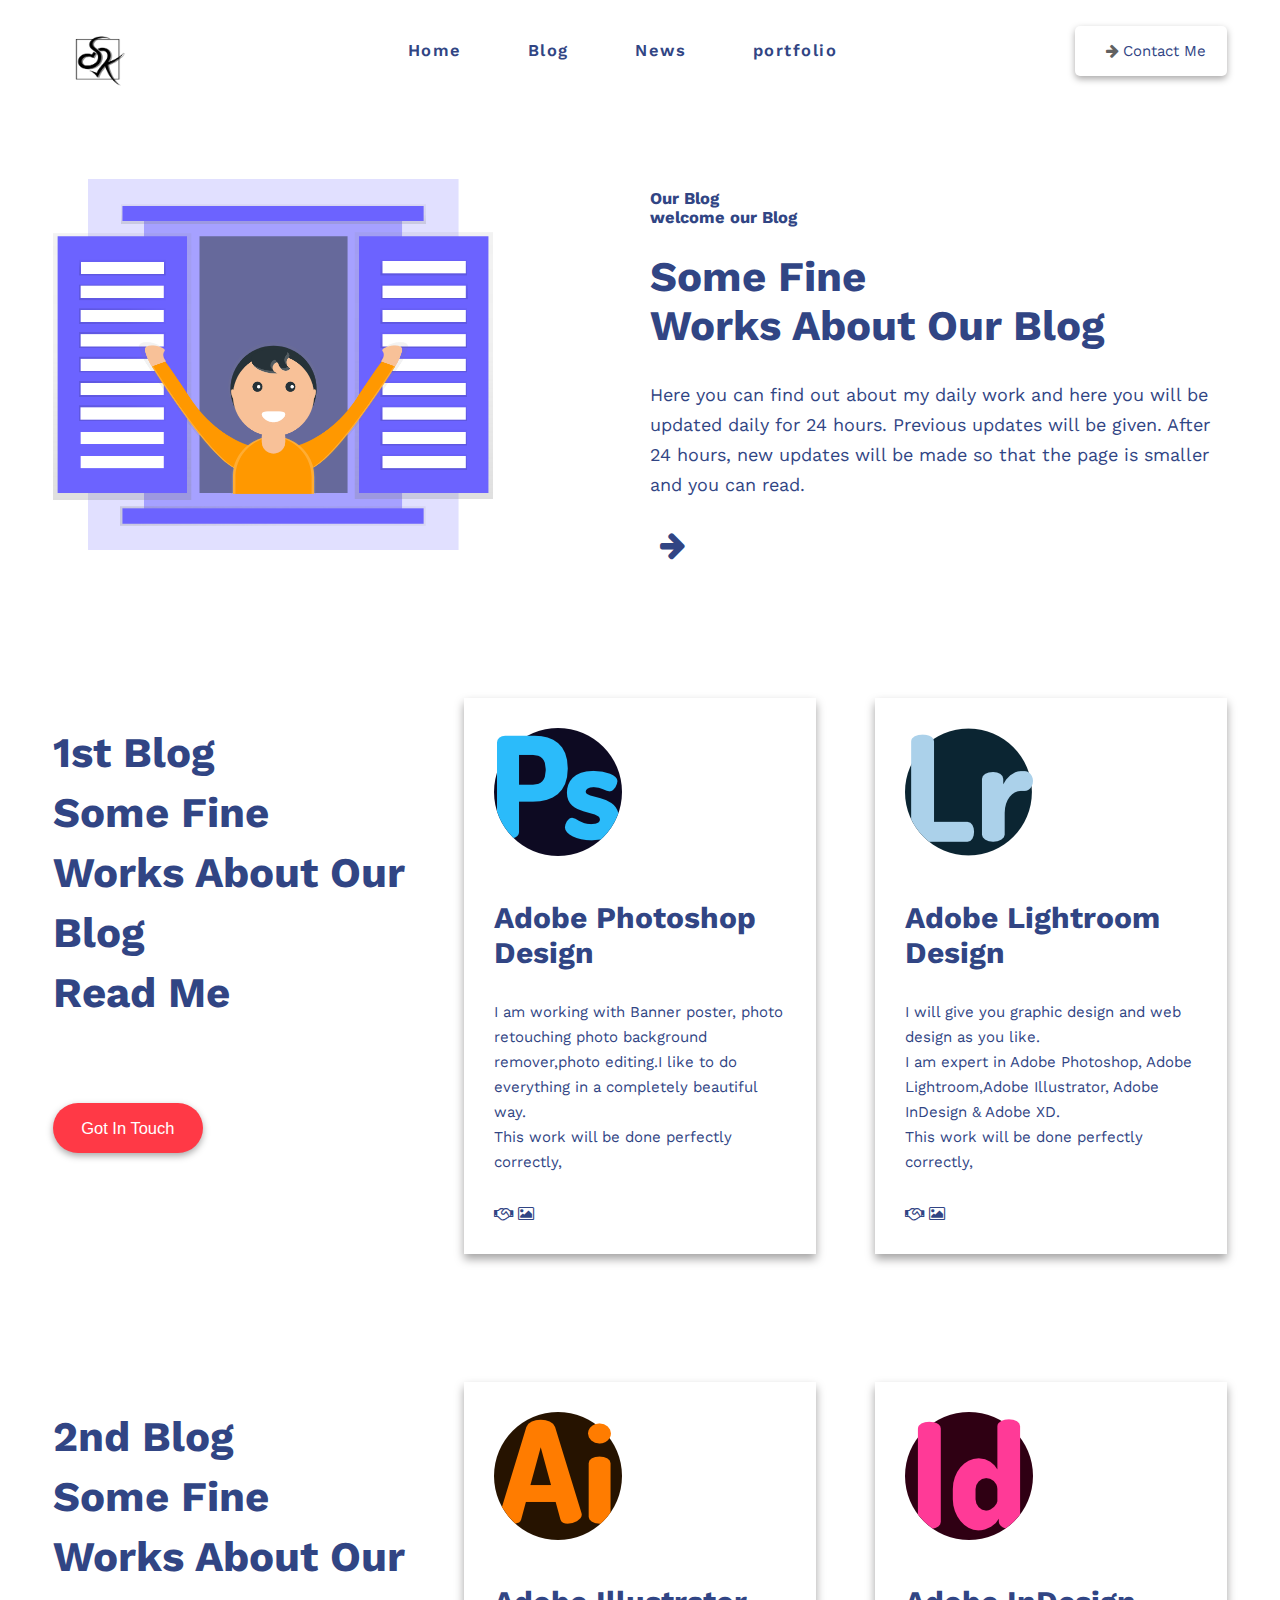
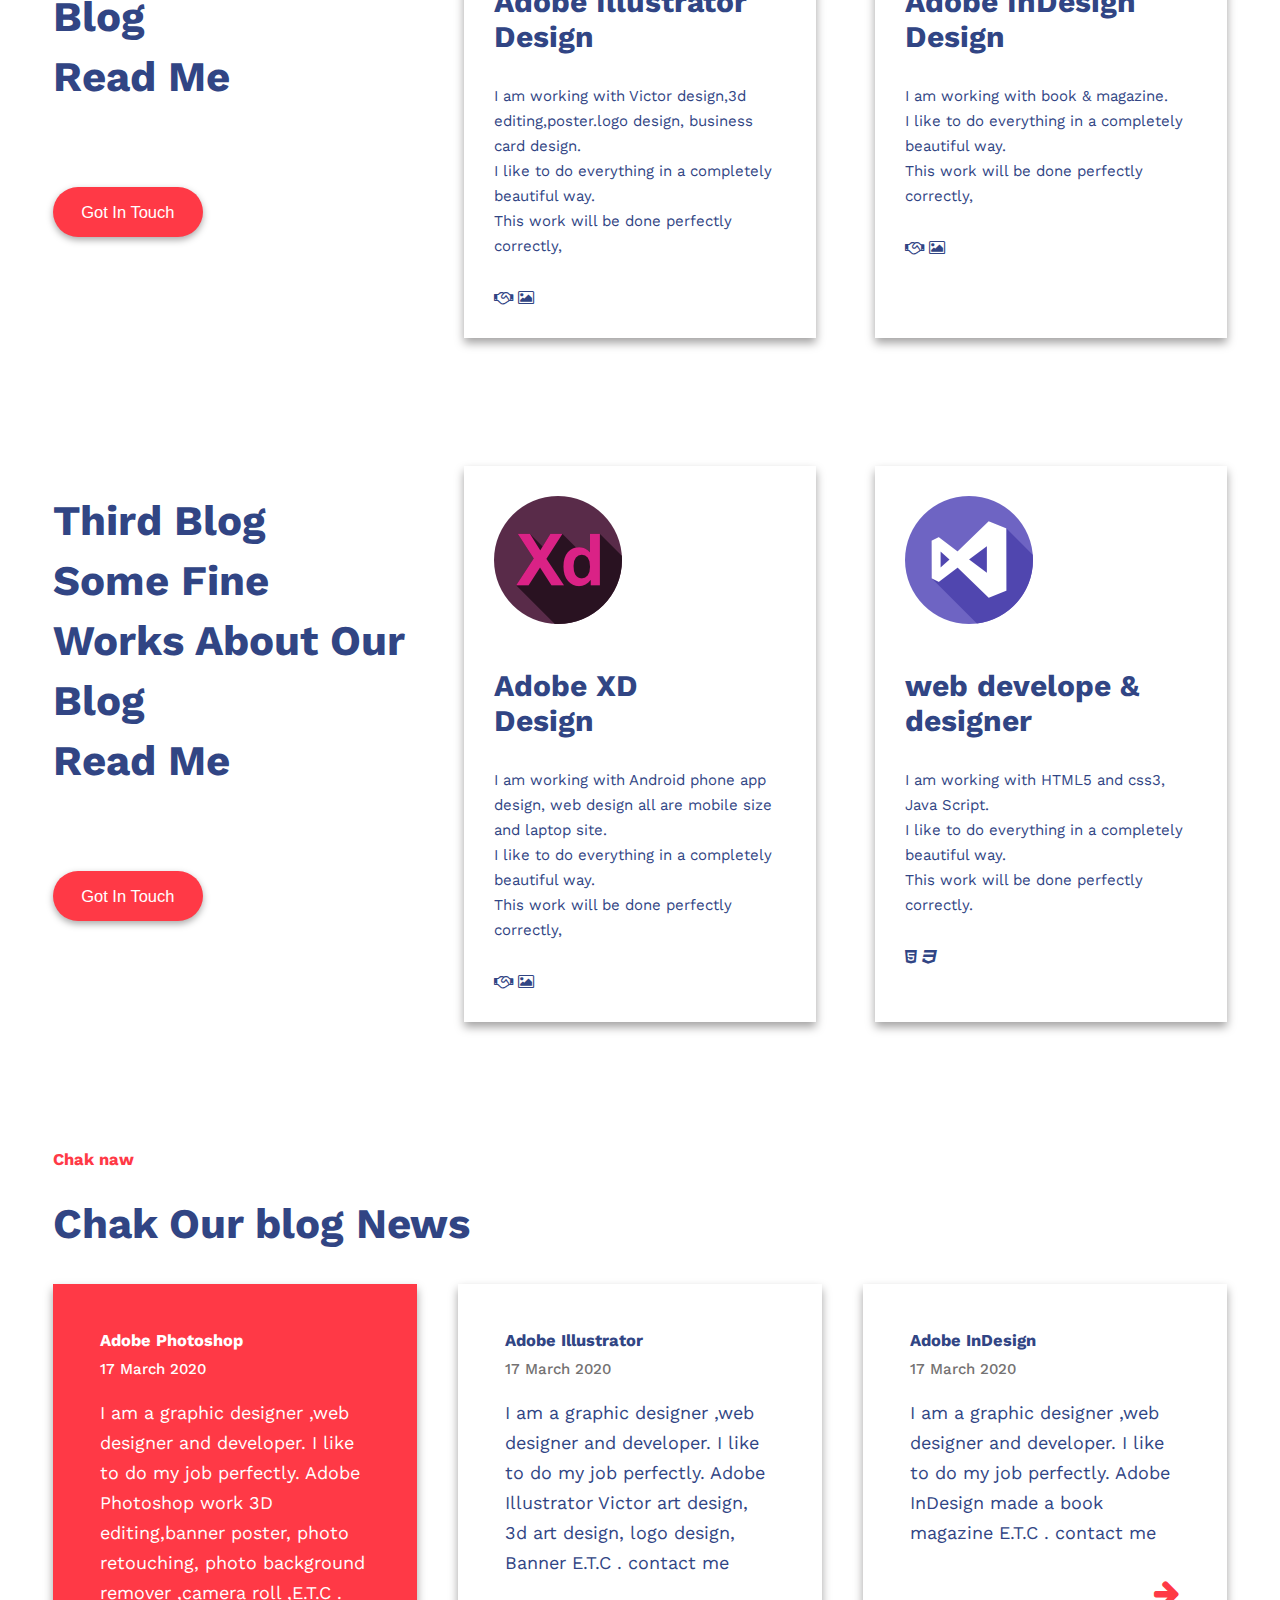
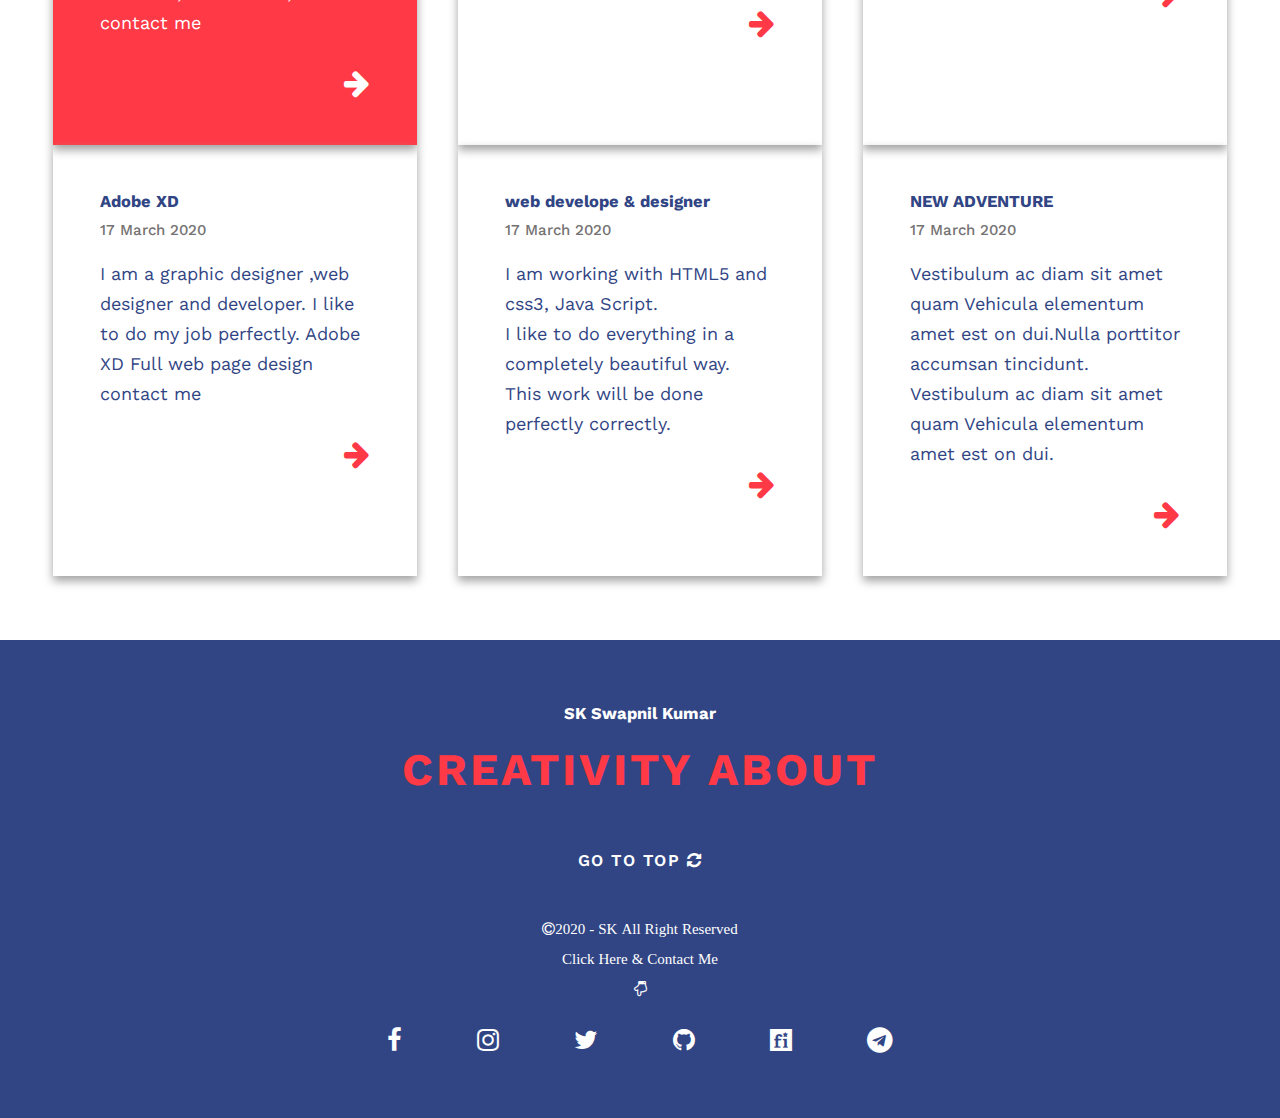
==== Blog.html @ 05c3239b "designe sk" ====
<!DOCTYPE html>
<html lang="en">

<head>
    <meta charset="UTF-8">
    <meta name="viewport" content="width=device-width, initial-scale=1.0">
    <title>skswapnilkumar</title>
    <link
        href="https://fonts.googleapis.com/css2?family=Work+Sans:ital,wght@0,100;0,200;0,300;0,400;0,500;0,531;0,600;0,700;0,800;0,900;1,100;1,200;1,300;1,400;1,500;1,531;1,600;1,700;1,800;1,900&display=swap"
        rel="stylesheet">
    <link rel="stylesheet" href="https://stackpath.bootstrapcdn.com/font-awesome/4.7.0/css/font-awesome.min.css">
    <link rel="stylesheet" href="style.css">
</head>

<body>
    <!--Header Start-->
    <header class="container">
        <!--Navigation starts-->
        <nav class="navigation inner flex">
            <div class="logo-box">
                <img src="logoblck.png" class="logo">
            </div>


            <div class="menu-box">
                <ul class="menu flex">
                    <li class="red"> <a href="index.html" "target=" -blank"">Home</a> </li>
                    <li class=" red"> <a href="Blog.html">Blog</a> </li>
                    <li class="red"> <a href="News.html">News</a> </li>
                    <li class="red"> <a href="portfolio.html">portfolio</a> </li>
                </ul>
            </div>

            <div class=" search-box">
                <button class="btn"> <span class="fa fa-arrow-right aero"> <a
                            href="https://www.facebook.com/profile.php?id=100008348530174" target="-blank"">Contact
                            Me</a>
                    </span></button>
            </div>

            <button class=" fa fa-bars toggle"></button>

        </nav>
    </header>
    <!--images section starts-->

    <!--Tow-section starts-->
    <section class="tow-section inner flex">
        <div class="tow-box">
            <img src="Blog.png" class="about">
        </div>
        <div class="tow-box text">
            <h5>Our Blog</h5>
            <h5>welcome our Blog</h5>
            <h2>Some Fine <br> Works About Our Blog</h2>
            <p>Here you can find out about my daily work and here you will be updated daily for 24 hours. Previous
                updates will be given. After 24 hours, new updates will be made so that the page is smaller and you can
                read.</p>
            <span class="fa fa-arrow-right aero"></span>
        </div>
    </section>
    <!--Tow-section End-->
    <!--1 Section Starts-->
    <section class="three-section inner flex">
        <div class="box">
            <h2> 1st Blog <br> Some Fine
                Works About Our Blog <br> Read Me</h2>
            <button class="btn"> <a href="#"> Got In Touch</a></button>
        </div>
        <div class="box box-2">
            <img src="ps.png" class="two-image" alt="">
            <h3>Adobe Photoshop<br> Design</h3>
            <p>I am working with Banner poster, photo retouching photo background remover,photo editing.I like to do
                everything in a completely beautiful way.<br>
                This work will be done perfectly correctly,
            </p>
            <samp><i class="fa fa-handshake-o" aria-hidden="true"></i></samp>
            <span><i class="fa fa-picture-o" aria-hidden="true"></i></span>
        </div>
        <div class="box box-2">
            <img src="li.png" class="two-image" alt="">
            <h3>Adobe Lightroom<br> Design</h3>
            <p>I will give you graphic design and web design as you like. <br> I am expert in Adobe Photoshop, Adobe
                Lightroom,Adobe Illustrator, Adobe InDesign & Adobe XD. <br>
                This work will be done perfectly correctly,
            </p>
            <samp><i class="fa fa-handshake-o" aria-hidden="true"></i></samp>
            <span><i class="fa fa-picture-o" aria-hidden="true"></i></span>
        </div>

    </section>
    <!--Three Section End-->
    <!--2 Section Starts-->
    <section class="three-section inner flex">
        <div class="box">
            <h2> 2nd Blog <br> Some Fine
                Works About Our Blog <br> Read Me</h2>
            <button class="btn"> <a href="#"> Got In Touch</a></button>
        </div>
        <div class="box box-2">
            <img src="ai.png" class="two-image" alt="">
            <h3>Adobe Illustrator <br> Design</h3>
            <p>I am working with Victor design,3d editing,poster.logo design, business card design.<br>I like to do
                everything in a completely beautiful way. <br>
                This work will be done perfectly correctly,</p>
            <samp><i class="fa fa-handshake-o" aria-hidden="true"></i></samp>
            <span><i class="fa fa-picture-o" aria-hidden="true"></i></span>
        </div>

        <div class="box box-2">
            <img src="id.png" class="two-image" alt="">
            <h3>Adobe InDesign<br> Design</h3>
            <p>I am working with book & magazine.<br>I like to do
                everything in a completely beautiful way. <br>
                This work will be done perfectly correctly,
            </p>
            <samp><i class="fa fa-handshake-o" aria-hidden="true"></i></samp>
            <span><i class="fa fa-picture-o" aria-hidden="true"></i></span>
        </div>

    </section>
    <!--Three Section End-->
    <!--3 Section Starts-->
    <section class="three-section inner flex">
        <div class="box">
            <h2> Third Blog <br> Some Fine
                Works About Our Blog <br> Read Me</h2>
            <button class="btn"> <a href="#"> Got In Touch</a></button>
        </div>
        <div class="box box-2">
            <img src="xd.png" class="two-image" alt="">
            <h3>Adobe XD<br> Design</h3>
            <p>I am working with Android phone app design, web design all are mobile size and laptop site.<br>I like to
                do
                everything in a completely beautiful way. <br>
                This work will be done perfectly correctly,</p>
            <samp><i class="fa fa-handshake-o" aria-hidden="true"></i></samp>
            <span><i class="fa fa-picture-o" aria-hidden="true"></i></span>
        </div>
        <div class="box box-2">
            <img src="vs.png" class="two-image" alt="">
            <h3>web develope &<br> designer</h3>
            <p>I am working with HTML5 and css3, Java Script.<br>I like to
                do
                everything in a completely beautiful way. <br>
                This work will be done perfectly correctly.</p>
            <span><i class="fa fa-html5" aria-hidden="true"></i></span>
            <span><i class="fa fa-css3" aria-hidden="true"></i></span>
        </div>
    </section>
    <!--Three Section End-->


    <!--Three-section starts-->
    <section class="three-section inner">
        <h5 class="red-font">Chak naw</h5>
        <h2>Chak Our blog News</h2>
        <div class="three-box2 flex">
            <div class="three-box red-box">
                <h5>Adobe Photoshop</h5>
                <h6>17 March 2020</h6>
                <p>I am a graphic designer ,web designer and developer.
                    I like to do my job perfectly.
                    Adobe Photoshop work 3D editing,banner poster, photo retouching, photo background remover ,camera
                    roll ,E.T.C .
                    contact me</p>
                <span class="fa fa-arrow-right aero-right"></span>
            </div>
            <div class="three-box">
                <h5>Adobe Illustrator</h5>
                <h6>17 March 2020</h6>
                <p>I am a graphic designer ,web designer and developer.
                    I like to do my job perfectly.
                    Adobe Illustrator Victor art design, 3d art design, logo design, Banner E.T.C .
                    contact me</p>
                <span class="fa fa-arrow-right aero-right"></span>
            </div>

            <div class="three-box">
                <h5>Adobe InDesign</h5>
                <h6>17 March 2020</h6>
                <p>I am a graphic designer ,web designer and developer.
                    I like to do my job perfectly.
                    Adobe InDesign made a book magazine E.T.C .
                    contact me</p>
                <span class="fa fa-arrow-right aero-right"></span>
            </div>
            <div class="three-box">
                <h5>Adobe XD</h5>
                <h6>17 March 2020</h6>
                <p>I am a graphic designer ,web designer and developer.
                    I like to do my job perfectly.
                    Adobe XD Full web page design
                    contact me</p>
                <span class="fa fa-arrow-right aero-right"></span>
            </div>

            <div class="three-box">
                <h5>web develope & designer</h5>
                <h6>17 March 2020</h6>
                <p>I am working with HTML5 and css3, Java Script.<br>I like to
                    do
                    everything in a completely beautiful way. <br>
                    This work will be done perfectly correctly.</p>
                <span class="fa fa-arrow-right aero-right"></span>
            </div>
            <div class="three-box">
                <h5>NEW ADVENTURE</h5>
                <h6>17 March 2020</h6>
                <p>Vestibulum ac diam sit amet quam Vehicula elementum <br>
                    amet est on dui.Nulla porttitor accumsan tincidunt. <br>
                    Vestibulum ac diam sit amet quam Vehicula elementum <br>
                    amet est on dui.</p>
                <span class="fa fa-arrow-right aero-right"></span>
            </div>
        </div>
    </section>
    <!--Three-section End-->

    <!--footer box starts-->
    <footer>
        <div class=" footer-box inner">
            <h5>SK Swapnil Kumar</h5>
            <h3>CREATIVITY ABOUT</h3>
            <ul class="footer-list flex">
                <li class="red"> <a href="#">GO TO TOP <samp><i class="fa fa-refresh" aria-hidden="true"></i></samp></a>
                </li> <br> <br>


            </ul>
            <h6>
                <span<i class="fa fa-copyright" aria-hidden="true"></i>2020 - SK All Right Reserved</span>
                    <br> <br>
                    Click
                    Here & Contact Me<br> <br>
                    <span><i class="fa fa-hand-o-down" aria-hidden="true"></i></span>
            </h6>
            <a href="https://www.facebook.com/profile.php?id=100008348530174" target="-blank"><span
                    class=" fa fa-facebook social"></span></a>
            <a href="https://www.instagram.com/kumar_sk_7/" target="-blank"><span
                    class=" fa fa-instagram social"></span></a></span>
            <a href="https://twitter.com/Swapnil23312034" target="-blank"><span
                    class=" fa fa-twitter social"></span></a></span>
            <a href="https://github.com/skswapnilkumar" target="-blank"><span
                    class=" fa fa-github social"></span></a></span>
            <a href="https://www.fiverr.com/swapnilkumar671?up_rollout=true" target="-blank"><span
                    class=" fa fa-fonticons social"></span></a></span>
            <a href="https://t.me/Swapnil_kumar_7" target="-blank"><span
                    class=" fa fa-telegram social"></span></a></span>

        </div>
    </footer>
    <!--footer box End-->
    <script src="https://code.jquery.com/jquery-3.5.1.min.js"></script>
    <script src="jquery-3.5.1.js"></script>

</body>

</html>
---- style.css ----
body {
    margin: 0;
    padding: 0;
    font-family: 'Work Sans', sans-serif;
}

h1,
h2,
h3,
h4,
h5,
h6,
p {
    margin: 0;
}

* {
    box-sizing: border-box;
}

html {
    font-size: 15px;
}

.flex {
    display: flex;
    justify-content: space-between;
    flex-wrap: wrap;
}

.inner {
    max-width: 1200px;
    margin: 0 auto;
}

/*Heder starts*/

.container {
    width: 100%;
}

/*Navigation starts*/
.navigation {
    padding: 2% 1%;
    color: #314584;
    position: relative;
}

.logo-box {
    width: 10%;
}

.menu-box {
    width: 40%;
}

.search-box {
    width: 13%;
}


.search-box a {
    text-decoration: none;
    font-family: 'Work Sans', sans-serif;
    color: #314584;
    transition: 0.5s;
}

.search-box ul a:hover {
    color: #ff3946;
}

.logo {
    width: 95px;
    height: 50px;
    margin-top: 10px;
    transition: 0.5s;
}

.logo:hover {
    transform: translateY(-15px);
}

ul {
    padding: 0;
}

li {
    list-style-type: none;
    padding: 0 20px;
    font-weight: 600;
    font-size: 1.1rem;
    letter-spacing: 1.5px;
}

.flex li a {
    text-decoration: none;
    color: #314584;
    transition: 0.5s;
}

.flex ul li a:hover {
    color: #ff3946;
}

.btn {
    width: 100%;
    height: 50px;
    background-color: transparent;
    color: #616161;
    border: none;
    box-shadow: 0 3px 7px 0 #aaa9a9;
    border-radius: 5px;
    font-size: 1.1rem;
    font-weight: 600;
    transition: 0.5s;
}

.btn:hover {
    transform: translateY(-15px);
    color: #ff3946;
}

.aero {
    font-size: 1rem;
    padding-left: 10px;
}

.red {
    color: #ff3946;
}

.toggle {
    color: #314584;
    font-size: 35px;
    background-color: transparent;
    border: none;
    position: absolute;
    right: 0;
    top: 22px;
    display: none;
}

.social-1 {
    display: flex;
    justify-content: center;
    padding-left: 29%;
}

/*Navigation End*/
/*Banner starts here*/

.Banner {
    padding: 5% 1%;
    color: #314584;
}

.box {
    width: 50%;
}

.btn1 a {
    text-decoration: none;
    color: #fff;
    font-family: 'Work Sans', sans-serif;
}

.btn1 a:hover {
    color: #314584;
}

.box .btn2 a {
    text-decoration: none;
    color: #314584;
    font-family: 'Work Sans', sans-serif;
}

.box .btn2 a:hover {
    color: #ff3946;
}

.box1 {
    padding-top: 60px;
}

.box h1 {
    font-size: 4.5rem;
}

.box p {
    font-size: 1.2rem;
    color: #6e757a;
    padding: 30px 0;
    line-height: 30px;
}

.Banner-image {
    width: 100%;
    padding-top: 90px;
}

.btn1 {
    width: 175px;
    height: 45px;
    background-color: #ff3946;
    border: 2px solid #ff3946;
    color: #fff;
    font-size: 1rem;
    border-radius: 30px;
    outline: none;
    transition: 0.5s;
}

.btn1:hover {
    transform: translateY(-15px);
}

.btn2 {
    background-color: transparent;
    color: #314584;
    border: 1px solid gray;
    font-weight: 600;
    transition: 0.5s;
}

.btn2:hover {
    transform: translateY(-15px);
}

/*Banner End*/
/*heder starts End*/



/*three scetion starts*/
.box a {
    text-decoration: none;
    color: #fff;
}

.box a:hover {
    color: #314584;
}

.three-section {
    color: #314584;
    padding: 5% 1%;
}

.three-section .box {
    width: 30%;
}

.three-section .box-2 {
    box-shadow: 0 5px 9px 0 #a3a2a2;
    padding: 30px;
}

.three-section h2 {
    font-size: 2.8rem;
    line-height: 4rem;
}

.three-section .btn {
    width: 150px;
    height: 50px;
    border-radius: 50px;
    margin-top: 50px;
    font-size: 1.1rem;
    font-weight: 500;
    background-color: #ff3946;
    color: #fff;
}

.three-section .box-2 h3 {
    font-size: 2rem;
    padding-top: 40px;
}

.three-section .box-2 p {
    font-size: 1rem;
    line-height: 25px;
    color: #314584;
}

/*three scetion end*/


/*two scetion starts*/

.tow-section {
    padding: 5% 1%;
}

.tow-box {
    width: 50%;
    color: #314584;
}

.about {
    width: 75%;
}

.tow-box h5 {
    font-size: 1.1rem;
    color: #314584;
}

.tow-box h2 {
    font-size: 2.8rem;
    padding: 25px 0 30px 0;
}

.tow-box p {
    font-size: 1.2rem;
    line-height: 30px;
}

.tow-box .aero {
    font-size: 30px;
    padding-top: 30px;
}

.text {
    padding: 10px;
}

/*two section end*/



/*images starts*/

.images {
    padding: 5% 1%;
    text-align: center;
}

.images p {
    font-size: 1.2rem;
    font-weight: 700;
    color: #ff3946;
}

.img-box {
    width: 31%;
    margin: 40px 0;
}

/*images End*/


/*--three-section--*/


.three-section .red-font {
    font-size: 1.1rem;
    color: #ff3946;
}

.three-section h2 {
    font-size: 2.8rem;
    padding: 25px 0 30px 0;
}

.three-box {
    width: 31%;
    padding: 4%;
    box-shadow: 0 5px 9px 0 #a3a2a2;
}

.three-box h5 {
    font-size: 1.1rem;
}

.three-box h6 {
    font-size: 1rem;
    font-weight: 500;
    color: #747272;
    padding: 10px 0 20px 0;
}

.three-box p {
    font-size: 1.2rem;
    line-height: 30px;
    padding-bottom: 30px;
}

.red-box {
    color: #fff;
    background-color: #ff3946;
}


.red-box h6 {
    color: #fff;
}

.three-box .aero-right {
    color: #ff3946;
    font-size: 2rem;
    display: flex;
    flex-direction: row-reverse;
}

.red-box .aero-right {
    color: #fff;
}

/*--three-section end--*/

/*--From-section starts-*/



.contact {
    text-align: center;
}

.contact-text {
    text-align: left;
}

.contact-box {
    width: 47%;
    height: 55px;
    border: none;
    border-radius: 10px;
    background-color: #f4fafe;
    margin: 2% 1%;
}

.message-box {
    width: 96.5%;
    height: 150px;
    border: none;
}

::placeholder {
    color: #314584;
    padding-left: 20px;
    font-family: 'Work Sans', sans-serif;
}

.message-box::placeholder {
    padding-top: 20px;
}

.form-section {
    width: 100%;
    text-align: center;
}

/*From-section End*/


/*footer box starts*/



footer {
    background-color: #314584;
    color: #fff;
    text-align: center;
    padding: 5% 0 3% 0;
}

.footer-box h5 {
    font-size: 1.1rem;
}

.footer-box h3 {
    font-size: 3rem;
    color: #ff3946;
    padding: 20px 0;
    letter-spacing: 3px;
}

.footer-list {
    display: flex;
    justify-content: center;

}

.footer-list li {
    padding: 1rem;
    padding-top: 20px;
    font-weight: 600;
}

.footer-box h6 {
    font-size: 1rem;
    padding-top: 20px;
    font-weight: 500;
}

.social {
    font-size: 1.7rem;
    padding: 30px 35px;
    transition: 0.5s;
}

.social:hover {
    transform: translateY(-15px);
}

.footer-list li a {
    color: #fff;
    transition: 0.5s;
}

.footer-list li a:hover {
    color: #ff3946;
}

.footer-box a {
    color: #fff;
}

/*footer box end*/
@media only screen and (max-width:1000px) {
    .toggle {
        display: block;
        width: 50px;
    }

    .menu-box {
        width: 100%;
        position: absolute;
        left: 0;
        top: 60px;
    }

    .menu-box ul {
        display: none;
    }

    .search-box {
        display: none;
    }

    .Banner {
        padding: 7% 1% 5% 1%;
    }

    .box1 {
        padding-top: 25px;
    }

    .box,
    .three-section .box,
    .two-box,
    .three-box2 .red-box {
        width: 100%;
        text-align: center;
        margin-top: 30px;
    }

    .three-section .box-2,
    .three-box {
        width: 48%;
        margin-top: 50px;
    }

    .img-box {
        width: 48%;
        margin: 17px 0;
    }

    .images p {
        padding-top: 20px;
    }

    .three-section,
    .three-section .red-font,
    .three-section h2 {
        text-align: center;
    }

    .tow-box h2,
    .three-section h2 {
        padding: 5px;
    }

    .Banner-image,
    .about {
        width: 80%;
    }

    .social-1 {
        display: none;
    }
}

@media only screen and (max-width:700px) {

    .three-section .box-2,
    .three-box {
        width: 100%;
    }

    .contact-box {
        width: 96.5%;
    }

    .menu-box ul {
        justify-content: flex-start;
    }

    .menu-box li {
        padding-right: 8%;
    }

    .social-1 {
        display: none;
    }
}

@media only screen and (max-width:410px) {
    .box1 {
        padding-top: 50px;
    }

    .img-box {
        width: 100%;
    }

    .box h1 {
        font-size: 3.9rem;
    }

    .toggle {
        top: 12px;
    }

    .menu-box li {
        padding: 1% 3%;
    }

    .footer-list li {
        padding: 1% 3%;

    }

    .social {
        font-size: 2.4rem;
    }

    .social-1 {
        display: none;
    }
}
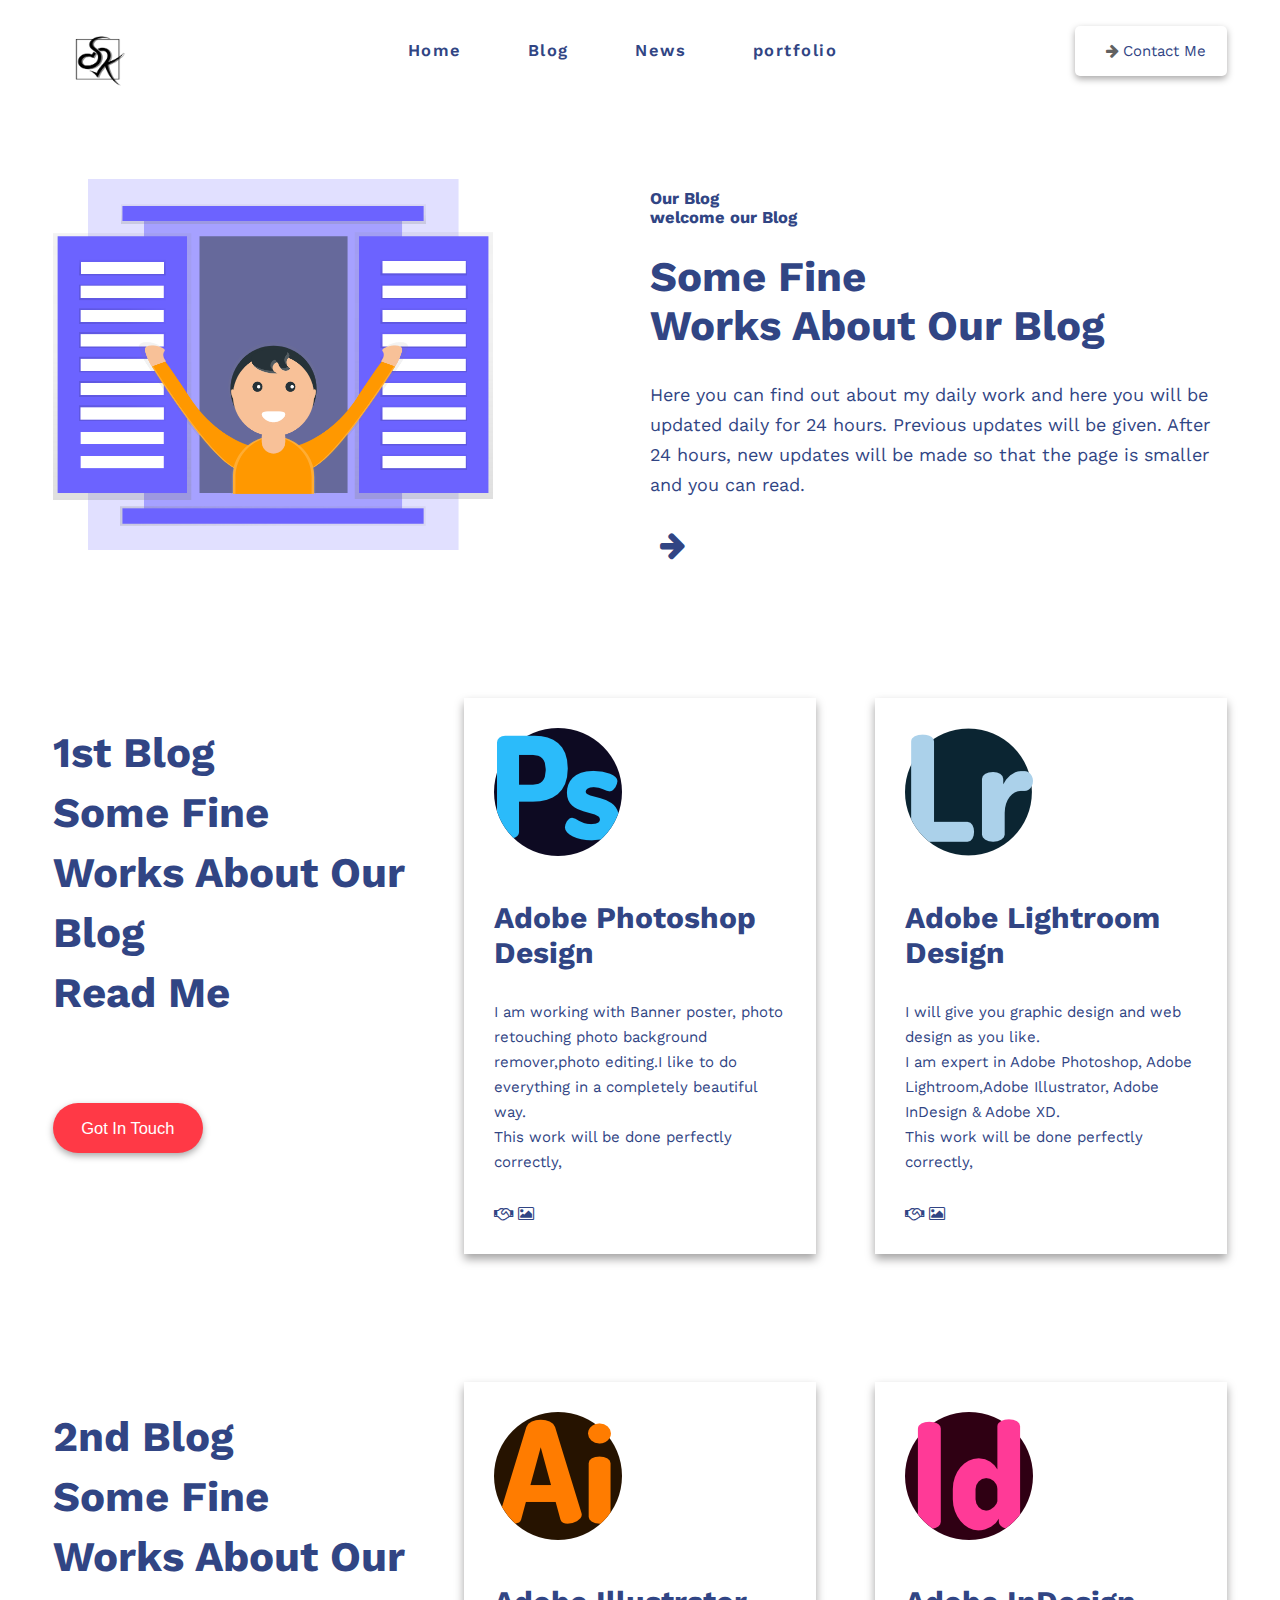
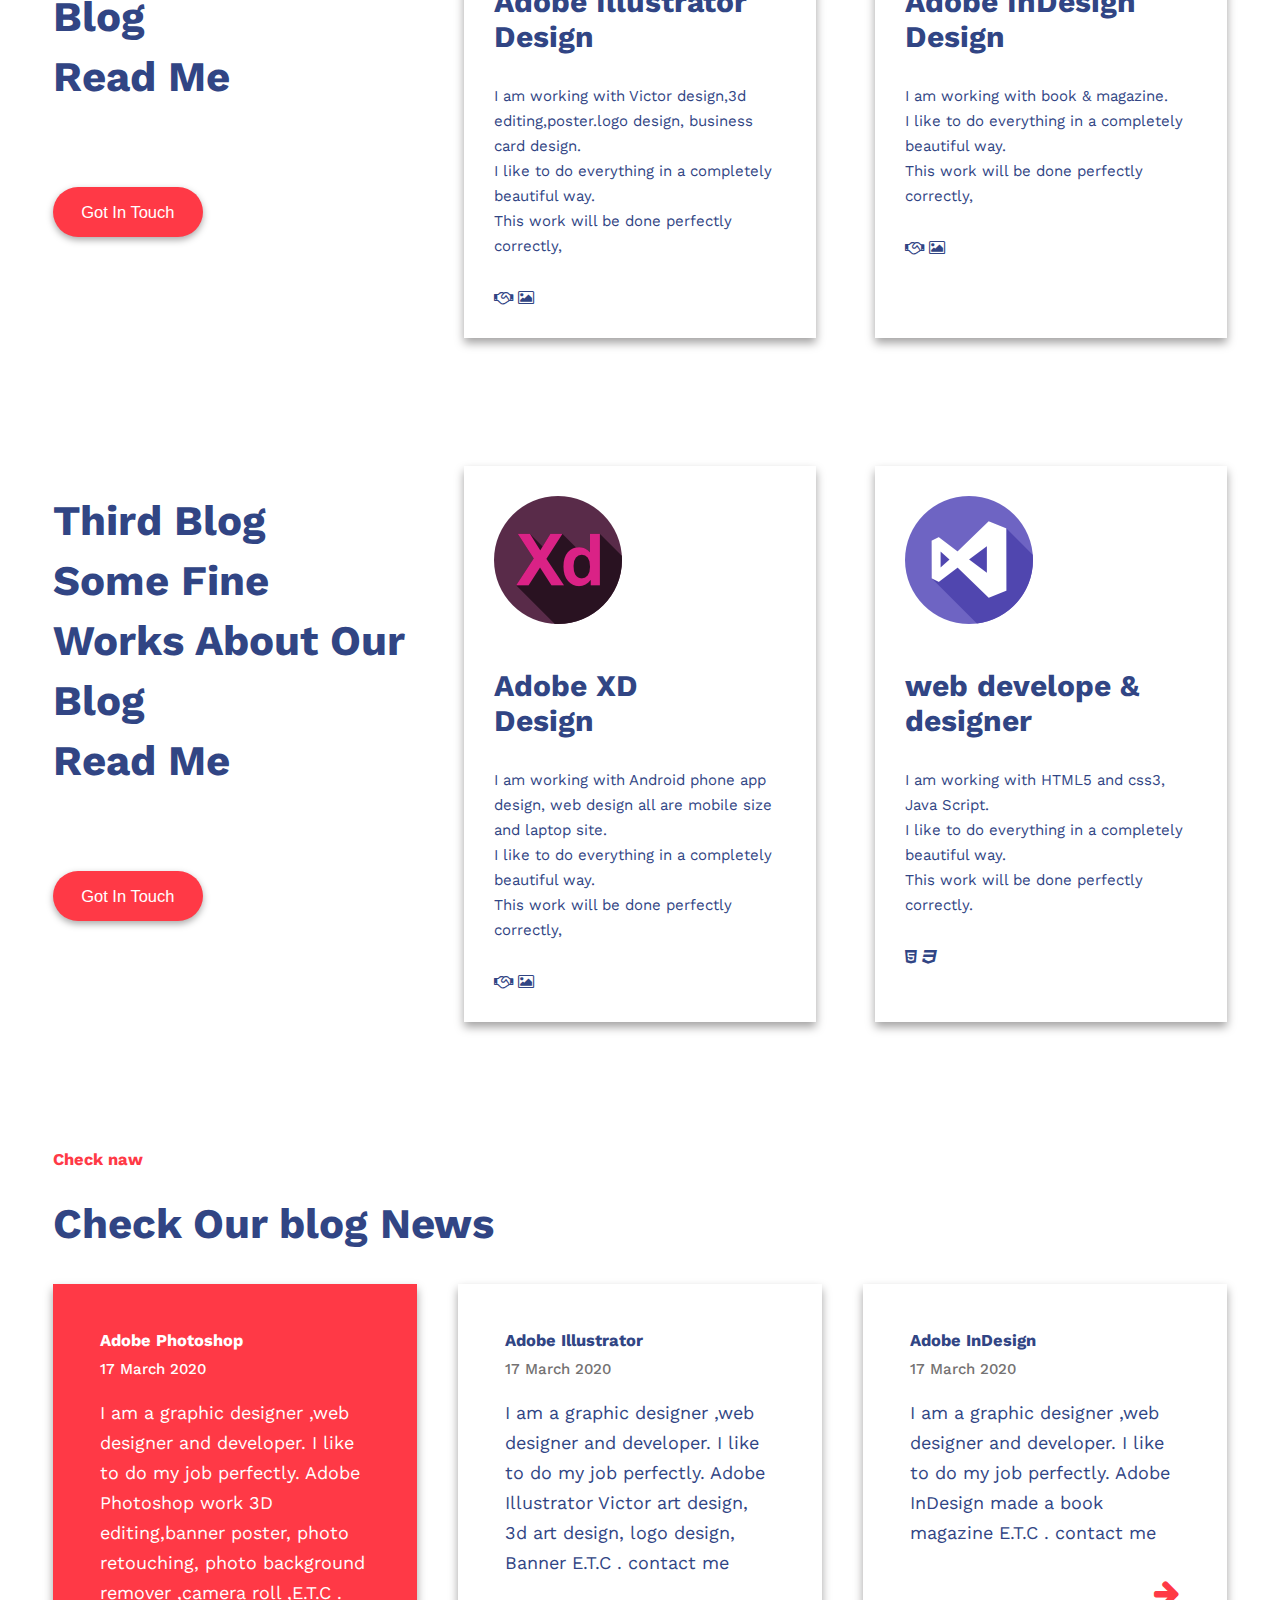
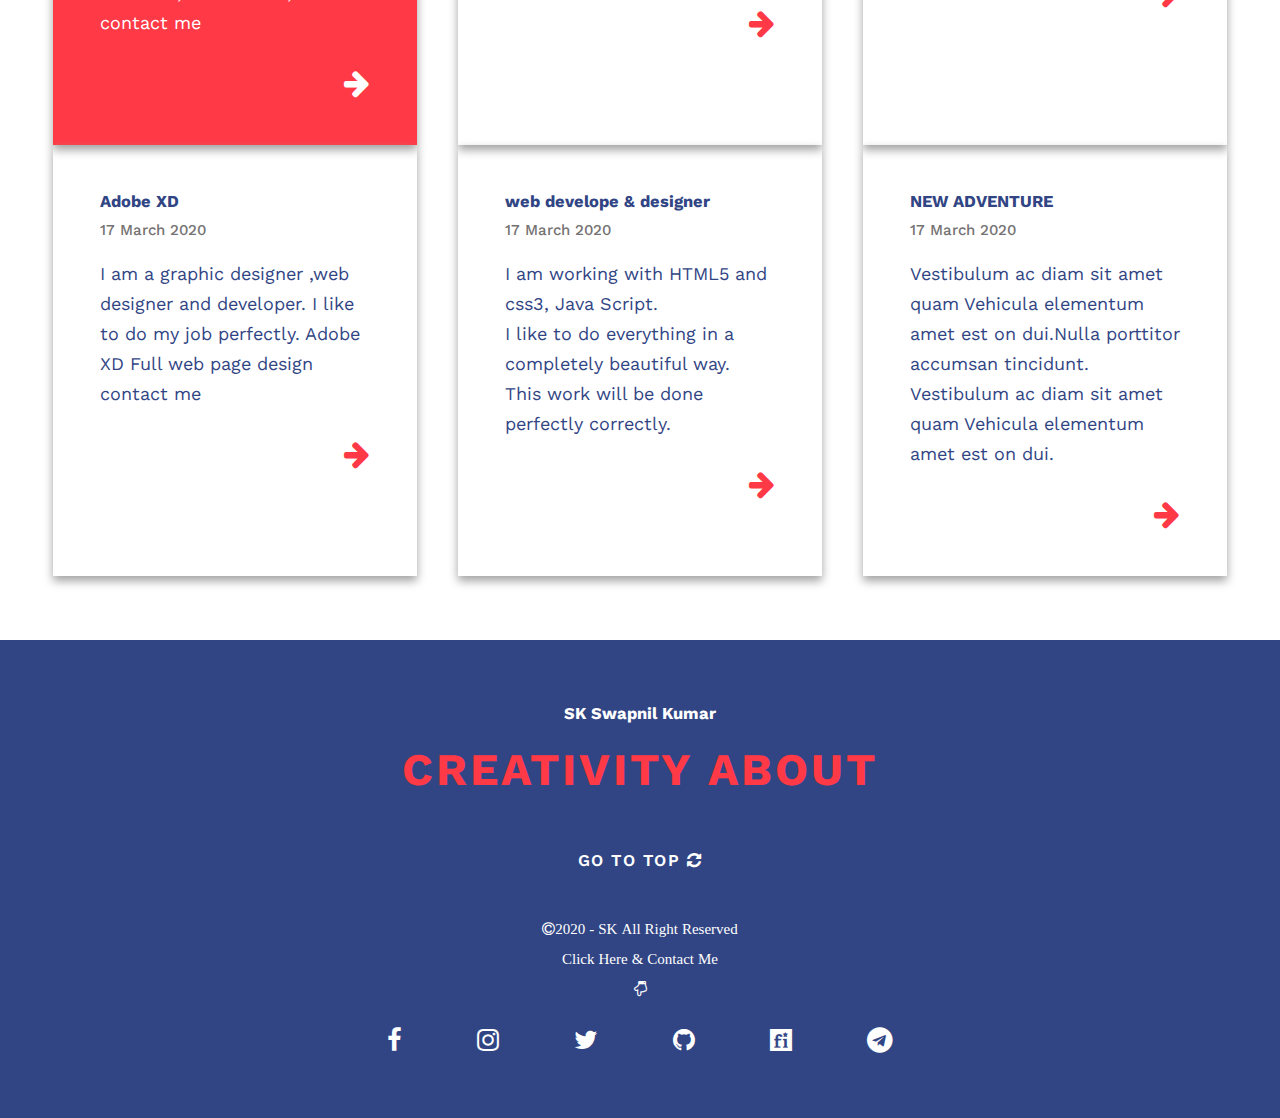
==== commit 39a7e11b: "Check" ====
--- a/Blog.html
+++ b/Blog.html
@@ -153,8 +153,8 @@
 
     <!--Three-section starts-->
     <section class="three-section inner">
-        <h5 class="red-font">Chak naw</h5>
-        <h2>Chak Our blog News</h2>
+        <h5 class="red-font">Check naw</h5>
+        <h2>Check Our blog News</h2>
         <div class="three-box2 flex">
             <div class="three-box red-box">
                 <h5>Adobe Photoshop</h5>
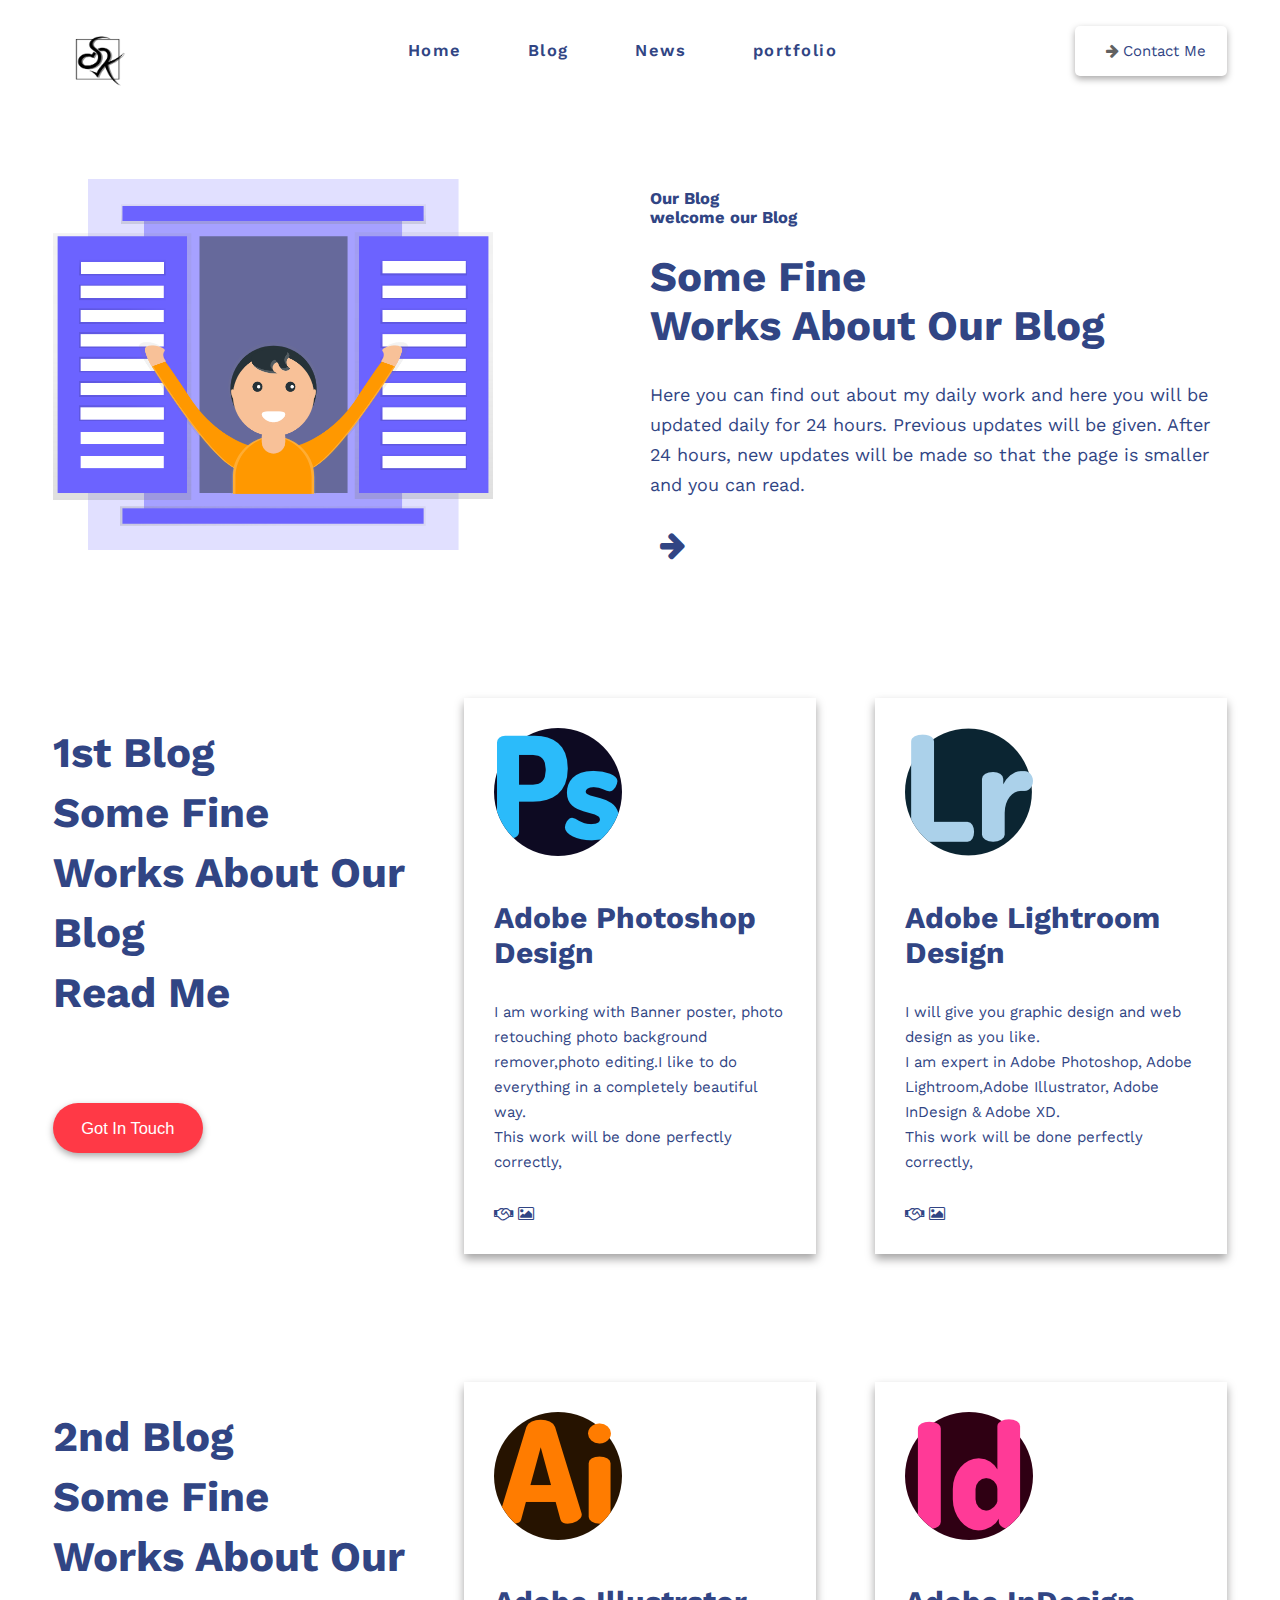
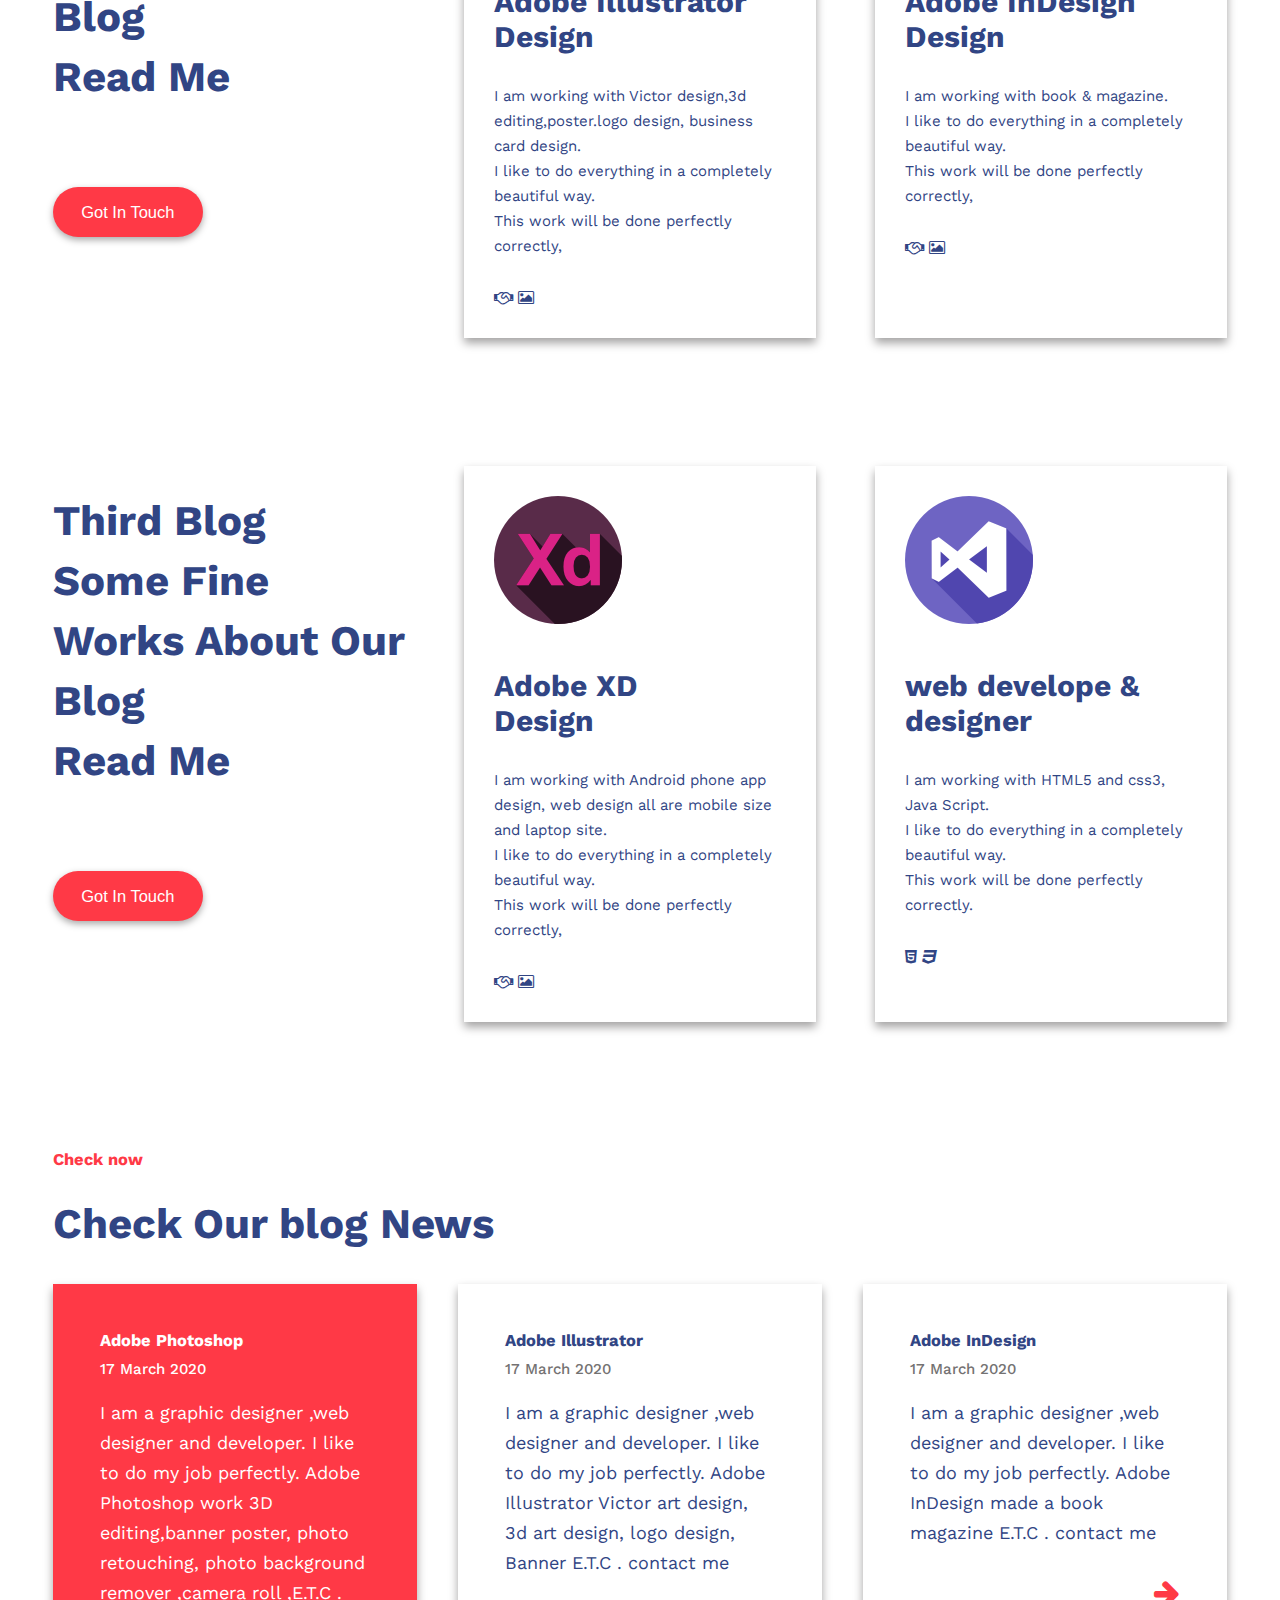
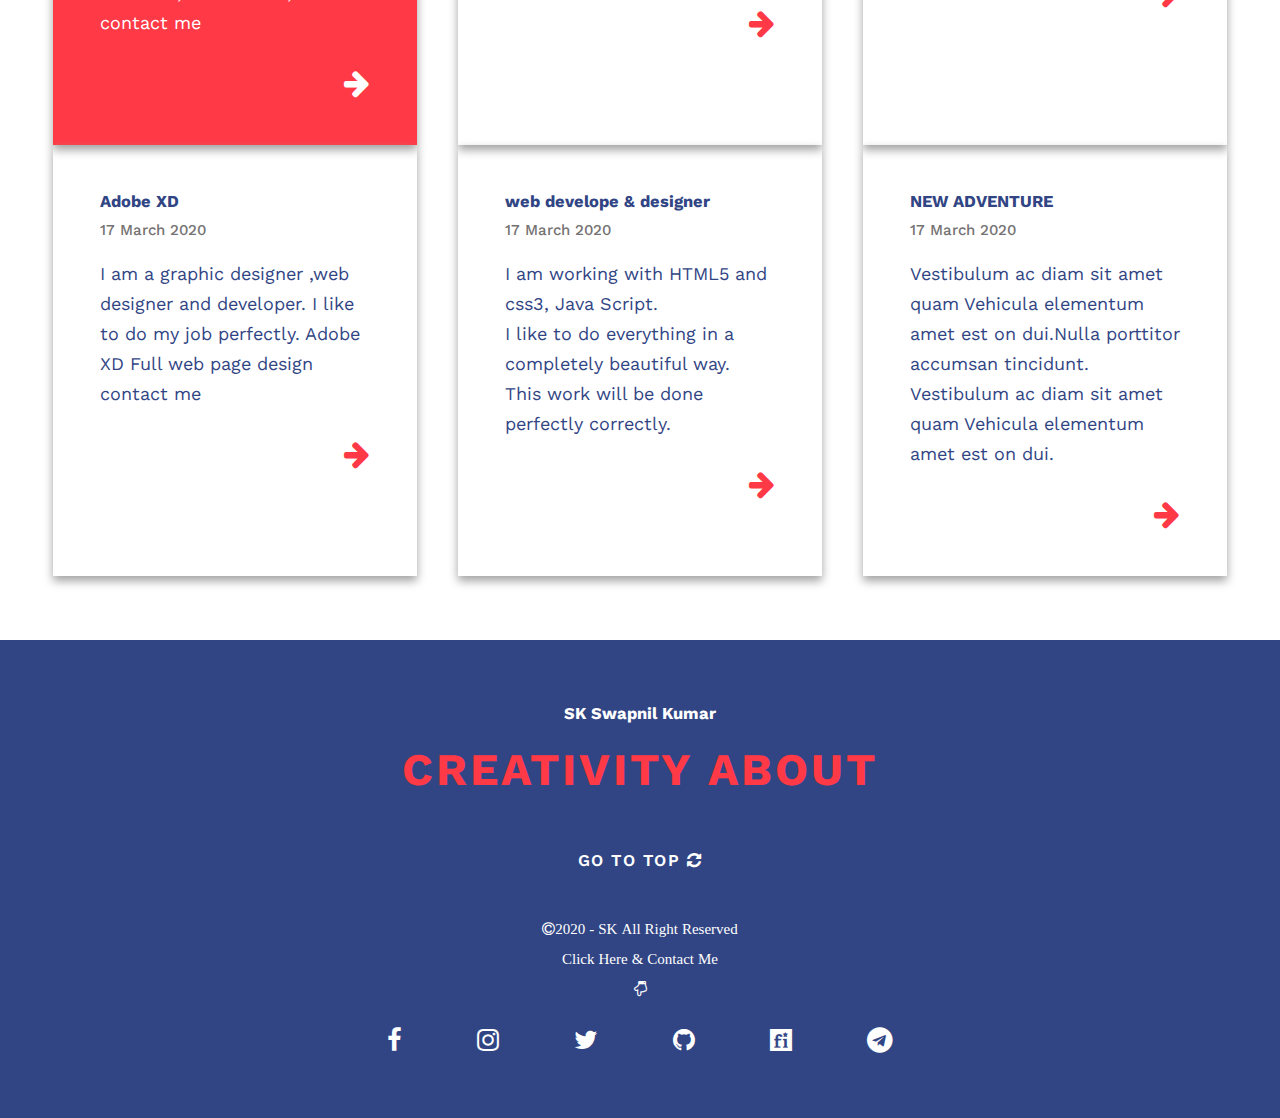
==== commit f0f67217: "now" ====
--- a/Blog.html
+++ b/Blog.html
@@ -153,7 +153,7 @@
 
     <!--Three-section starts-->
     <section class="three-section inner">
-        <h5 class="red-font">Check naw</h5>
+        <h5 class="red-font">Check now</h5>
         <h2>Check Our blog News</h2>
         <div class="three-box2 flex">
             <div class="three-box red-box">
